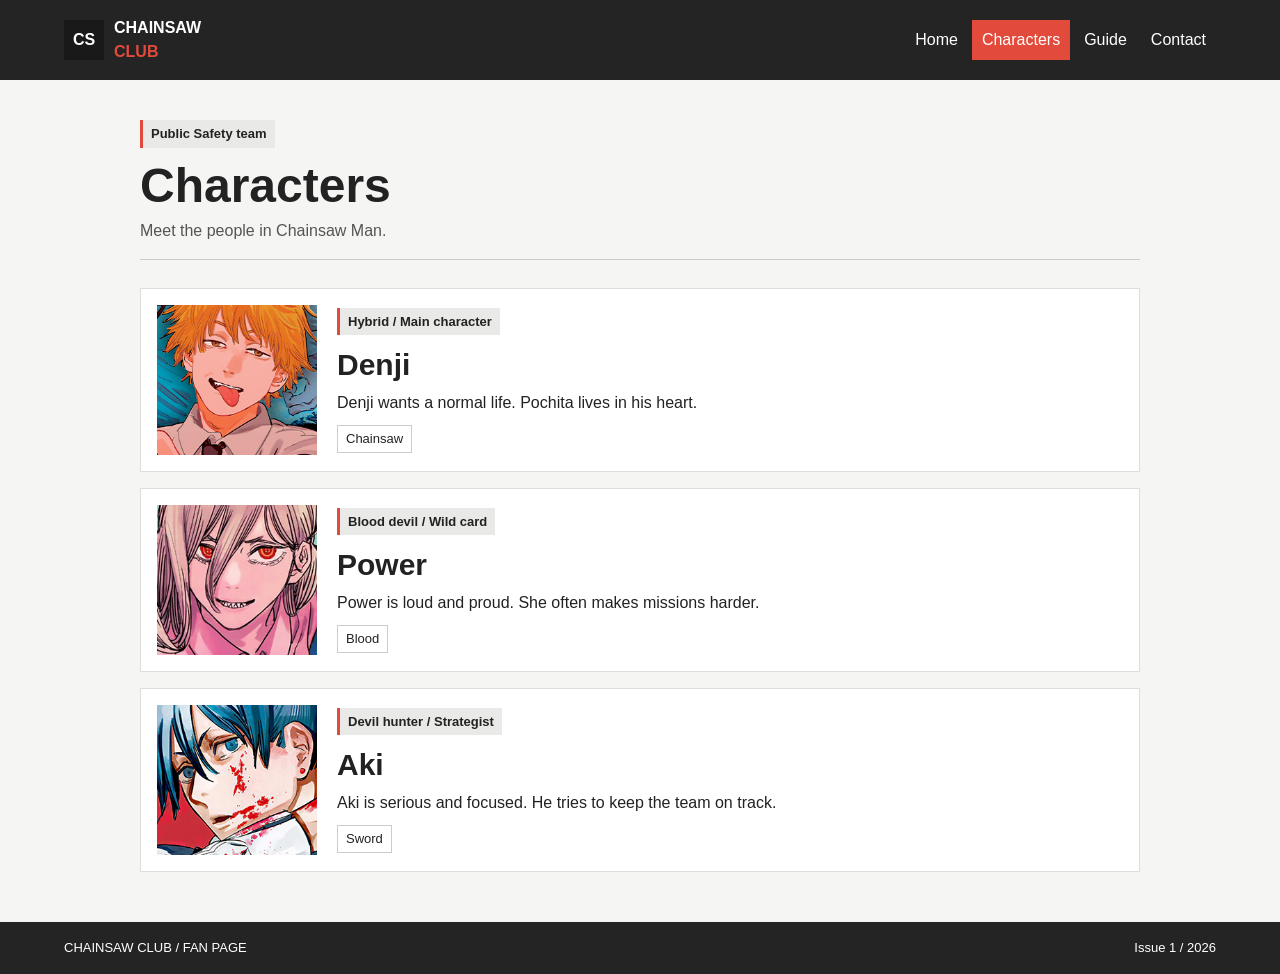
==== characters.html @ d2ddcea0 "initialising project" ====
<!doctype html>
<html lang="en">
<head>
  <meta charset="utf-8">
  <meta name="viewport" content="width=device-width, initial-scale=1">
  <title>Chainsaw Club | Characters</title>
  <link rel="stylesheet" href="styles.css">
</head>
<body>
  <header class="header">
    <a class="logo" href="index.html" aria-label="Chainsaw Club home"><span class="logo-icon">CS</span><span>CHAINSAW<br><b>CLUB</b></span></a>
    <nav class="nav" aria-label="Main navigation"><a href="index.html">Home</a><a class="active" href="characters.html">Characters</a><a href="guide.html">Guide</a><a href="contact.html">Contact</a></nav>
  </header>

  <main class="wrap page">
    <section class="page-heading"><p class="label">Public Safety team</p><h1>Characters</h1><p>Meet the people in Chainsaw Man.</p></section>
    <section class="people" aria-label="Character gallery">
      <article class="person"><div class="portrait"><img src="Images/denji.png" alt="Denji from Chainsaw Man" loading="lazy"></div><div><p class="label">Hybrid / Main character</p><h2>Denji</h2><p>Denji wants a normal life. Pochita lives in his heart.</p><span class="tag">Chainsaw</span></div></article>
      <article class="person"><div class="portrait"><img src="Images/power.png" alt="Power from Chainsaw Man" loading="lazy"></div><div><p class="label">Blood devil / Wild card</p><h2>Power</h2><p>Power is loud and proud. She often makes missions harder.</p><span class="tag">Blood</span></div></article>
      <article class="person"><div class="portrait"><img src="Images/aki.png" alt="Aki Hayakawa from Chainsaw Man" loading="lazy"></div><div><p class="label">Devil hunter / Strategist</p><h2>Aki</h2><p>Aki is serious and focused. He tries to keep the team on track.</p><span class="tag">Sword</span></div></article>
    </section>
  </main>
  <footer class="footer"><span>CHAINSAW CLUB / FAN PAGE</span><span>Issue 1 / 2026</span></footer>
</body>
</html>
---- styles.css ----
* {
    box-sizing: border-box;
}

body {
    margin: 0;
    background: #f5f5f3;
    color: #222;
    font-family: Arial, Helvetica, sans-serif;
    font-size: 16px;
    line-height: 1.5;
}

a {
    color: inherit;
    text-decoration: none;
}

h1,
h2,
h3,
p {
    margin-top: 0;
}


.header,
.footer {
    padding: 16px 5%;
}

.header {
    display: flex;
    align-items: center;
    justify-content: space-between;
    gap: 20px;
    background: #242424;
    color: #fff;
}

.logo {
    display: flex;
    align-items: center;
    gap: 10px;
    font-weight: 700;
}

.logo-icon {
    display: flex;
    align-items: center;
    justify-content: center;
    width: 40px;
    height: 40px;
    background: #191919;
}

.logo b {
    color: #e24a3b;
}

.nav {
    display: flex;
    flex-wrap: wrap;
    gap: 4px;
}

.nav a {
    padding: 8px 10px;
}

.nav a:hover,
.nav a.active {
    background: #e24a3b;
    color: #fff;
}



.wrap {
    width: 90%;
    max-width: 1000px;
    margin: 0 auto;
}

.page {
    min-height: 75vh;
    padding: 40px 0 50px;
}

/* Home */

.hero {
    display: grid;
    grid-template-columns: 1fr 1fr;
    align-items: center;
    gap: 40px;
    padding: 50px 0;
}

.label {
    display: inline-block;
    margin-bottom: 12px;
    padding: 4px 8px;
    border-left: 3px solid #e24a3b;
    background: #e9e9e7;
    font-size: 13px;
    font-weight: 700;
}

h1 {
    margin-bottom: 16px;
    font-size: 48px;
    line-height: 1.08;
}

h2 {
    font-size: 30px;
    line-height: 1.2;
}

h3 {
    font-size: 22px;
}

h1 em,
h2 em {
    color: #e24a3b;
    font-style: normal;
}

.lead {
    max-width: 430px;
    color: #555;
}

.actions {
    display: flex;
    flex-wrap: wrap;
    align-items: center;
    gap: 16px;
    margin-top: 22px;
}

.button {
    display: inline-flex;
    align-items: center;
    gap: 10px;
    padding: 10px 14px;
    border: 1px solid #222;
    background: transparent;
    color: #222;
    cursor: pointer;
    font: 700 14px Arial, sans-serif;
}

.button:hover {
    background: #222;
    color: #fff;
}

.button.primary {
    background: #e24a3b;
    border-color: #e24a3b;
    color: #fff;
}

.button.primary:hover {
    background: #c6382c;
    border-color: #c6382c;
}

.link {
    border-bottom: 1px solid #222;
    font-weight: 700;
}

.art {
    height: 350px;
}

.art-image,
.portrait img,
.quote-image,
.poster {
    display: block;
    object-fit: cover;
}

.art-image {
    width: 100%;
    height: 100%;
}



.why {
    padding-bottom: 50px;
}

.heading {
    display: flex;
    align-items: center;
    justify-content: space-between;
    gap: 20px;
    margin-bottom: 20px;
    padding-bottom: 12px;
    border-bottom: 1px solid #ccc;
}

.heading h2 {
    margin-bottom: 0;
}

.heading h2 span {
    color: #e24a3b;
}

.features {
    display: grid;
    grid-template-columns: repeat(3, 1fr);
    gap: 16px;
}

.feature {
    padding: 18px;
    border: 1px solid #ddd;
    border-top: 3px solid #e24a3b;
    background: #fff;
}

.feature h3 {
    margin: 16px 0 8px;
}

.feature p {
    margin-bottom: 0;
}

.red,
.light,
.dark {
    background: #fff;
    color: #222;
}

.number {
    font-weight: 700;
}



.page-heading {
    margin-bottom: 28px;
    padding-bottom: 16px;
    border-bottom: 1px solid #ccc;
}

.page-heading h1 {
    margin-bottom: 8px;
}

.page-heading p:last-child {
    max-width: 520px;
    margin-bottom: 0;
    color: #555;
}



.people {
    display: grid;
    gap: 16px;
}

.person {
    display: grid;
    grid-template-columns: 160px 1fr;
    align-items: center;
    gap: 20px;
    padding: 16px;
    border: 1px solid #ddd;
    background: #fff;
}

.person h2 {
    margin-bottom: 8px;
}

.person p:not(.label) {
    margin-bottom: 10px;
}

.portrait {
    height: 150px;
    overflow: hidden;
}

.portrait img {
    width: 100%;
    height: 100%;
}

.tag {
    display: inline-block;
    padding: 3px 8px;
    border: 1px solid #ccc;
    font-size: 13px;
}



.columns {
    display: grid;
    grid-template-columns: 1.2fr 0.8fr;
    gap: 32px;
}

.contact-columns {
    grid-template-columns: 0.8fr 1.2fr;
}



.step {
    display: grid;
    grid-template-columns: 40px 1fr;
    gap: 16px;
    padding: 20px 0;
    border-bottom: 1px solid #ccc;
}

.step:first-child {
    border-top: 1px solid #ccc;
}

.step-number {
    color: #e24a3b;
    font-size: 20px;
    font-weight: 700;
}

.step h2 {
    margin-bottom: 8px;
    font-size: 23px;
}

.step p {
    margin-bottom: 0;
    color: #555;
}



.quote {
    align-self: start;
    padding: 16px;
    border: 1px solid #ddd;
    border-left: 4px solid #e24a3b;
    background: #fff;
}

.quote-image {
    width: 100%;
    height: 190px;
    margin-bottom: 16px;
}

.quote-mark {
    color: #e24a3b;
    font-size: 40px;
}

.quote blockquote {
    margin: 8px 0;
    font-size: 24px;
    font-weight: 700;
}

.quote cite {
    font-size: 13px;
    font-style: normal;
}



.contact-info h2 {
    margin: 20px 0 12px;
}

.contact-info p {
    max-width: 300px;
    color: #555;
}

.poster {
    width: 150px;
    height: 180px;
}

.details {
    display: flex;
    flex-direction: column;
    gap: 6px;
    margin-top: 24px;
    padding-top: 12px;
    border-top: 1px solid #ccc;
}

.details span {
    font-size: 13px;
    font-weight: 700;
}



.form {
    padding: 24px;
    border: 1px solid #ddd;
    background: #fff;
}

.field {
    display: flex;
    flex-direction: column;
    margin-bottom: 20px;
}

.field label {
    margin-bottom: 6px;
    font-weight: 700;
}

.field label span,
.status {
    color: #e24a3b;
}

.field input,
.field textarea {
    width: 100%;
    padding: 10px;
    border: 1px solid #aaa;
    background: #fff;
    color: #222;
    font: 16px Arial, sans-serif;
}

.field textarea {
    min-height: 140px;
    resize: vertical;
}

.field input:focus,
.field textarea:focus {
    outline: 2px solid #e24a3b;
    outline-offset: 1px;
}



.footer {
    display: flex;
    align-items: center;
    justify-content: space-between;
    gap: 20px;
    background: #242424;
    color: #fff;
    font-size: 13px;
}


@media (max-width: 700px) {
    .header {
        flex-direction: column;
        align-items: flex-start;
    }

    .hero,
    .features,
    .columns {
        grid-template-columns: 1fr;
    }

    .hero {
        gap: 28px;
        padding: 35px 0;
    }

    h1 {
        font-size: 38px;
    }

    .art {
        height: 260px;
    }

    .heading {
        flex-direction: column;
        align-items: flex-start;
    }

    .person {
        grid-template-columns: 100px 1fr;
        gap: 12px;
        padding: 12px;
    }

    .portrait {
        height: 130px;
    }

    .footer {
        flex-direction: column;
        align-items: flex-start;
    }
}

@media (max-width: 480px) {
    .wrap {
        width: 92%;
    }

    .page {
        padding-top: 30px;
    }

    h1 {
        font-size: 34px;
    }

    h2 {
        font-size: 27px;
    }

    .hero {
        padding: 25px 0;
    }

    .person {
        grid-template-columns: 1fr;
    }

    .portrait {
        height: 220px;
    }

    .actions {
        align-items: stretch;
        flex-direction: column;
    }

    .button {
        justify-content: center;
    }
}
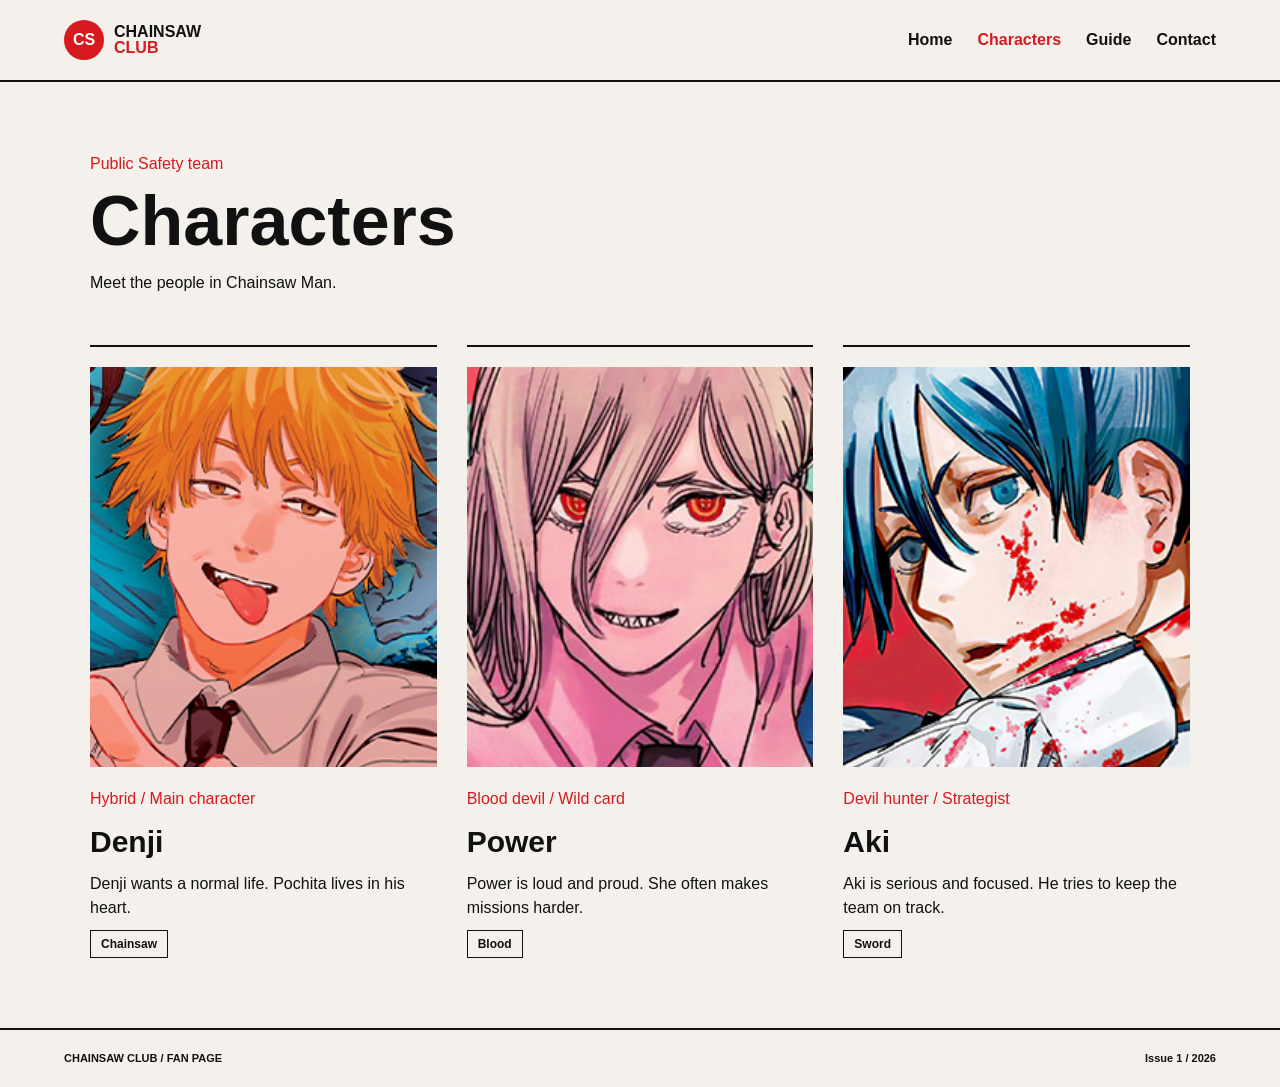
==== commit ea77ff64: "Påbörjad" ====
--- a/characters.html
+++ b/characters.html
@@ -6,20 +6,65 @@
   <title>Chainsaw Club | Characters</title>
   <link rel="stylesheet" href="styles.css">
 </head>
+
 <body>
-  <header class="header">
-    <a class="logo" href="index.html" aria-label="Chainsaw Club home"><span class="logo-icon">CS</span><span>CHAINSAW<br><b>CLUB</b></span></a>
-    <nav class="nav" aria-label="Main navigation"><a href="index.html">Home</a><a class="active" href="characters.html">Characters</a><a href="guide.html">Guide</a><a href="contact.html">Contact</a></nav>
-  </header>
 
-  <main class="wrap page">
-    <section class="page-heading"><p class="label">Public Safety team</p><h1>Characters</h1><p>Meet the people in Chainsaw Man.</p></section>
-    <section class="people" aria-label="Character gallery">
-      <article class="person"><div class="portrait"><img src="Images/denji.png" alt="Denji from Chainsaw Man" loading="lazy"></div><div><p class="label">Hybrid / Main character</p><h2>Denji</h2><p>Denji wants a normal life. Pochita lives in his heart.</p><span class="tag">Chainsaw</span></div></article>
-      <article class="person"><div class="portrait"><img src="Images/power.png" alt="Power from Chainsaw Man" loading="lazy"></div><div><p class="label">Blood devil / Wild card</p><h2>Power</h2><p>Power is loud and proud. She often makes missions harder.</p><span class="tag">Blood</span></div></article>
-      <article class="person"><div class="portrait"><img src="Images/aki.png" alt="Aki Hayakawa from Chainsaw Man" loading="lazy"></div><div><p class="label">Devil hunter / Strategist</p><h2>Aki</h2><p>Aki is serious and focused. He tries to keep the team on track.</p><span class="tag">Sword</span></div></article>
-    </section>
-  </main>
-  <footer class="footer"><span>CHAINSAW CLUB / FAN PAGE</span><span>Issue 1 / 2026</span></footer>
+<header class="header">
+  <a class="logo" href="index.html">
+    <span class="logo-icon">CS</span>
+    <span>CHAINSAW<br><b>CLUB</b></span>
+  </a>
+
+  <nav class="nav">
+    <a href="index.html">Home</a>
+    <a class="active" href="characters.html">Characters</a>
+    <a href="guide.html">Guide</a>
+    <a href="contact.html">Contact</a>
+  </nav>
+</header>
+
+<main class="page">
+
+  <section class="title">
+    <p class="red">Public Safety team</p>
+    <h1>Characters</h1>
+    <p>Meet the people in Chainsaw Man.</p>
+  </section>
+
+  <section class="people">
+
+    <div class="person">
+      <img src="Images/denji.png" alt="Denji">
+      <p class="red">Hybrid / Main character</p>
+      <h2>Denji</h2>
+      <p>Denji wants a normal life. Pochita lives in his heart.</p>
+      <span class="tag">Chainsaw</span>
+    </div>
+
+    <div class="person">
+      <img src="Images/power.png" alt="Power">
+      <p class="red">Blood devil / Wild card</p>
+      <h2>Power</h2>
+      <p>Power is loud and proud. She often makes missions harder.</p>
+      <span class="tag">Blood</span>
+    </div>
+
+    <div class="person">
+      <img src="Images/aki.png" alt="Aki">
+      <p class="red">Devil hunter / Strategist</p>
+      <h2>Aki</h2>
+      <p>Aki is serious and focused. He tries to keep the team on track.</p>
+      <span class="tag">Sword</span>
+    </div>
+
+  </section>
+
+</main>
+
+<footer class="footer">
+  <span>CHAINSAW CLUB / FAN PAGE</span>
+  <span>Issue 1 / 2026</span>
+</footer>
+
 </body>
 </html>
--- a/styles.css
+++ b/styles.css
@@ -1,556 +1,406 @@
 * {
-    box-sizing: border-box;
+  box-sizing: border-box;
+  margin: 0;
+  padding: 0;
 }
 
 body {
-    margin: 0;
-    background: #f5f5f3;
-    color: #222;
-    font-family: Arial, Helvetica, sans-serif;
-    font-size: 16px;
-    line-height: 1.5;
+  font-family: Arial, sans-serif;
+  background: #f4f1ec;
+  color: #111;
+  line-height: 1.5;
 }
 
 a {
-    color: inherit;
-    text-decoration: none;
-}
-
-h1,
-h2,
-h3,
-p {
-    margin-top: 0;
-}
-
-
-.header,
+  color: #111;
+  text-decoration: none;
+}
+
+img {
+  width: 100%;
+  display: block;
+}
+
+.header {
+  padding: 20px 5%;
+  display: flex;
+  justify-content: space-between;
+  align-items: center;
+  border-bottom: 2px solid #111;
+}
+
+.logo {
+  display: flex;
+  align-items: center;
+  gap: 10px;
+  font-weight: bold;
+  line-height: 1;
+}
+
+.logo b,
+.red,
+.title .red {
+  color: #d71920;
+}
+
+.logo-icon {
+  background: #d71920;
+  color: white;
+  width: 40px;
+  height: 40px;
+  border-radius: 50%;
+  display: flex;
+  justify-content: center;
+  align-items: center;
+}
+
+.nav {
+  display: flex;
+  gap: 25px;
+}
+
+.nav a {
+  font-weight: bold;
+}
+
+.nav a:hover,
+.nav .active {
+  color: #d71920;
+}
+
+.hero,
+.why,
+.page {
+  width: 90%;
+  max-width: 1100px;
+  margin: auto;
+}
+
+.hero {
+  min-height: 600px;
+  display: grid;
+  grid-template-columns: 1fr 1fr;
+  gap: 50px;
+  align-items: center;
+}
+
+.hero h1 {
+  font-size: 70px;
+  line-height: 1;
+  margin: 15px 0;
+}
+
+.hero h1 em {
+  color: #d71920;
+  font-style: normal;
+}
+
+.hero-text > p:not(.red) {
+  margin-bottom: 25px;
+  max-width: 450px;
+}
+
+.hero-img {
+  height: 500px;
+  object-fit: cover;
+}
+
+.buttons {
+  display: flex;
+  gap: 25px;
+  align-items: center;
+}
+
+.button {
+  background: #d71920;
+  color: white;
+  border: 0;
+  padding: 14px 20px;
+  font-weight: bold;
+  cursor: pointer;
+}
+
+.why {
+  padding: 60px 0;
+  border-top: 2px solid #111;
+}
+
+.why h2 {
+  font-size: 45px;
+  margin-bottom: 30px;
+}
+
+.why h2 span {
+  color: #d71920;
+}
+
+.cards {
+  display: grid;
+  grid-template-columns: repeat(3, 1fr);
+}
+
+.card {
+  padding: 30px;
+  min-height: 200px;
+  background: #ddd8d0;
+}
+
+.card h3 {
+  margin: 40px 0 10px;
+  font-size: 25px;
+}
+
+.card p {
+  color: #444;
+}
+
+.red-card {
+  background: #d71920;
+  color: white;
+}
+
+.red-card p {
+  color: white;
+}
+
+.black-card {
+  background: #171717;
+  color: white;
+}
+
+.black-card p {
+  color: #ccc;
+}
+
+.page {
+  padding: 70px 0;
+}
+
+.title {
+  margin-bottom: 50px;
+}
+
+.title h1 {
+  font-size: 70px;
+  line-height: 1;
+  margin: 10px 0 15px;
+}
+
+.columns {
+  display: grid;
+  grid-template-columns: 1fr 1fr;
+  gap: 50px;
+}
+
+.step {
+  display: grid;
+  grid-template-columns: 50px 1fr;
+  gap: 20px;
+  padding: 25px 0;
+  border-top: 1px solid #aaa;
+}
+
+.step b {
+  color: #d71920;
+}
+
+.step h2 {
+  margin-bottom: 8px;
+}
+
+.quote {
+  background: #171717;
+  color: white;
+  padding: 25px;
+}
+
+.quote img {
+  height: 300px;
+  object-fit: cover;
+  margin-bottom: 25px;
+}
+
+.quote span {
+  color: #d71920;
+  font-size: 45px;
+}
+
+.quote blockquote {
+  font-size: 25px;
+  font-weight: bold;
+  margin: 10px 0;
+}
+
+.people {
+  display: grid;
+  grid-template-columns: repeat(3, 1fr);
+  gap: 30px;
+}
+
+.person {
+  border-top: 2px solid #111;
+  padding-top: 20px;
+}
+
+.person img {
+  height: 400px;
+  object-fit: cover;
+  margin-bottom: 20px;
+}
+
+.person h2 {
+  font-size: 30px;
+  margin: 8px 0;
+}
+
+.tag {
+  display: inline-block;
+  border: 1px solid #111;
+  padding: 4px 10px;
+  margin-top: 10px;
+  font-size: 12px;
+  font-weight: bold;
+}
+
+.contact img {
+  max-height: 400px;
+  object-fit: cover;
+  margin-bottom: 20px;
+}
+
+.contact h2 {
+  font-size: 40px;
+  margin-bottom: 10px;
+}
+
+.contact h2 em {
+  color: #d71920;
+}
+
+.email {
+  margin-top: 25px;
+  padding-top: 15px;
+  border-top: 1px solid #aaa;
+}
+
+.email span {
+  display: block;
+  color: #d71920;
+  font-size: 12px;
+  font-weight: bold;
+}
+
+.form {
+  border-top: 2px solid #111;
+  padding-top: 20px;
+}
+
+.form label {
+  display: block;
+  font-weight: bold;
+  margin-bottom: 7px;
+}
+
+.form label span {
+  color: #d71920;
+}
+
+.form input,
+.form textarea {
+  width: 100%;
+  padding: 14px;
+  margin-bottom: 20px;
+  border: 1px solid #aaa;
+  font-size: 16px;
+  font-family: Arial, sans-serif;
+}
+
+.form textarea {
+  resize: vertical;
+}
+
 .footer {
-    padding: 16px 5%;
-}
-
-.header {
-    display: flex;
-    align-items: center;
+  border-top: 2px solid #111;
+  padding: 20px 5%;
+  display: flex;
+  justify-content: space-between;
+  font-size: 11px;
+  font-weight: bold;
+}
+
+@media (max-width: 600px) {
+
+  .header {
+    flex-direction: column;
+    gap: 20px;
+    align-items: flex-start;
+  }
+
+  .nav {
+    width: 100%;
     justify-content: space-between;
-    gap: 20px;
-    background: #242424;
-    color: #fff;
-}
-
-.logo {
-    display: flex;
-    align-items: center;
-    gap: 10px;
-    font-weight: 700;
-}
-
-.logo-icon {
-    display: flex;
-    align-items: center;
-    justify-content: center;
-    width: 40px;
-    height: 40px;
-    background: #191919;
-}
-
-.logo b {
-    color: #e24a3b;
-}
-
-.nav {
-    display: flex;
-    flex-wrap: wrap;
-    gap: 4px;
-}
-
-.nav a {
-    padding: 8px 10px;
-}
-
-.nav a:hover,
-.nav a.active {
-    background: #e24a3b;
-    color: #fff;
-}
-
-
-
-.wrap {
-    width: 90%;
-    max-width: 1000px;
-    margin: 0 auto;
-}
-
-.page {
-    min-height: 75vh;
-    padding: 40px 0 50px;
-}
-
-/* Home */
-
-.hero {
-    display: grid;
-    grid-template-columns: 1fr 1fr;
-    align-items: center;
+    gap: 8px;
+  }
+
+  .nav a {
+    font-size: 12px;
+  }
+
+  .hero {
+    display: block;
+    padding: 40px 0;
+  }
+
+  .hero h1 {
+    font-size: 50px;
+  }
+
+  .hero-img {
+    height: 350px;
+    margin-top: 40px;
+  }
+
+  .buttons {
+    flex-direction: column;
+    align-items: flex-start;
+  }
+
+  .button {
+    width: 100%;
+    text-align: center;
+  }
+
+  .cards,
+  .columns,
+  .people {
+    grid-template-columns: 1fr;
+  }
+
+  .why {
+    padding: 40px 0;
+  }
+
+  .why h2,
+  .title h1 {
+    font-size: 45px;
+  }
+
+  .card {
+    min-height: 180px;
+  }
+
+  .person img {
+    height: 400px;
+  }
+
+  .columns {
     gap: 40px;
-    padding: 50px 0;
-}
-
-.label {
-    display: inline-block;
-    margin-bottom: 12px;
-    padding: 4px 8px;
-    border-left: 3px solid #e24a3b;
-    background: #e9e9e7;
-    font-size: 13px;
-    font-weight: 700;
-}
-
-h1 {
-    margin-bottom: 16px;
-    font-size: 48px;
-    line-height: 1.08;
-}
-
-h2 {
-    font-size: 30px;
-    line-height: 1.2;
-}
-
-h3 {
-    font-size: 22px;
-}
-
-h1 em,
-h2 em {
-    color: #e24a3b;
-    font-style: normal;
-}
-
-.lead {
-    max-width: 430px;
-    color: #555;
-}
-
-.actions {
-    display: flex;
-    flex-wrap: wrap;
-    align-items: center;
-    gap: 16px;
-    margin-top: 22px;
-}
-
-.button {
-    display: inline-flex;
-    align-items: center;
-    gap: 10px;
-    padding: 10px 14px;
-    border: 1px solid #222;
-    background: transparent;
-    color: #222;
-    cursor: pointer;
-    font: 700 14px Arial, sans-serif;
-}
-
-.button:hover {
-    background: #222;
-    color: #fff;
-}
-
-.button.primary {
-    background: #e24a3b;
-    border-color: #e24a3b;
-    color: #fff;
-}
-
-.button.primary:hover {
-    background: #c6382c;
-    border-color: #c6382c;
-}
-
-.link {
-    border-bottom: 1px solid #222;
-    font-weight: 700;
-}
-
-.art {
-    height: 350px;
-}
-
-.art-image,
-.portrait img,
-.quote-image,
-.poster {
-    display: block;
-    object-fit: cover;
-}
-
-.art-image {
-    width: 100%;
-    height: 100%;
-}
-
-
-
-.why {
-    padding-bottom: 50px;
-}
-
-.heading {
-    display: flex;
-    align-items: center;
-    justify-content: space-between;
-    gap: 20px;
-    margin-bottom: 20px;
-    padding-bottom: 12px;
-    border-bottom: 1px solid #ccc;
-}
-
-.heading h2 {
-    margin-bottom: 0;
-}
-
-.heading h2 span {
-    color: #e24a3b;
-}
-
-.features {
-    display: grid;
-    grid-template-columns: repeat(3, 1fr);
-    gap: 16px;
-}
-
-.feature {
-    padding: 18px;
-    border: 1px solid #ddd;
-    border-top: 3px solid #e24a3b;
-    background: #fff;
-}
-
-.feature h3 {
-    margin: 16px 0 8px;
-}
-
-.feature p {
-    margin-bottom: 0;
-}
-
-.red,
-.light,
-.dark {
-    background: #fff;
-    color: #222;
-}
-
-.number {
-    font-weight: 700;
-}
-
-
-
-.page-heading {
-    margin-bottom: 28px;
-    padding-bottom: 16px;
-    border-bottom: 1px solid #ccc;
-}
-
-.page-heading h1 {
-    margin-bottom: 8px;
-}
-
-.page-heading p:last-child {
-    max-width: 520px;
-    margin-bottom: 0;
-    color: #555;
-}
-
-
-
-.people {
-    display: grid;
-    gap: 16px;
-}
-
-.person {
-    display: grid;
-    grid-template-columns: 160px 1fr;
-    align-items: center;
-    gap: 20px;
-    padding: 16px;
-    border: 1px solid #ddd;
-    background: #fff;
-}
-
-.person h2 {
-    margin-bottom: 8px;
-}
-
-.person p:not(.label) {
-    margin-bottom: 10px;
-}
-
-.portrait {
-    height: 150px;
-    overflow: hidden;
-}
-
-.portrait img {
-    width: 100%;
-    height: 100%;
-}
-
-.tag {
-    display: inline-block;
-    padding: 3px 8px;
-    border: 1px solid #ccc;
-    font-size: 13px;
-}
-
-
-
-.columns {
-    display: grid;
-    grid-template-columns: 1.2fr 0.8fr;
-    gap: 32px;
-}
-
-.contact-columns {
-    grid-template-columns: 0.8fr 1.2fr;
-}
-
-
-
-.step {
-    display: grid;
-    grid-template-columns: 40px 1fr;
-    gap: 16px;
-    padding: 20px 0;
-    border-bottom: 1px solid #ccc;
-}
-
-.step:first-child {
-    border-top: 1px solid #ccc;
-}
-
-.step-number {
-    color: #e24a3b;
-    font-size: 20px;
-    font-weight: 700;
-}
-
-.step h2 {
-    margin-bottom: 8px;
-    font-size: 23px;
-}
-
-.step p {
-    margin-bottom: 0;
-    color: #555;
-}
-
-
-
-.quote {
-    align-self: start;
-    padding: 16px;
-    border: 1px solid #ddd;
-    border-left: 4px solid #e24a3b;
-    background: #fff;
-}
-
-.quote-image {
-    width: 100%;
-    height: 190px;
-    margin-bottom: 16px;
-}
-
-.quote-mark {
-    color: #e24a3b;
-    font-size: 40px;
-}
-
-.quote blockquote {
-    margin: 8px 0;
-    font-size: 24px;
-    font-weight: 700;
-}
-
-.quote cite {
-    font-size: 13px;
-    font-style: normal;
-}
-
-
-
-.contact-info h2 {
-    margin: 20px 0 12px;
-}
-
-.contact-info p {
-    max-width: 300px;
-    color: #555;
-}
-
-.poster {
-    width: 150px;
-    height: 180px;
-}
-
-.details {
-    display: flex;
+  }
+
+  .footer {
     flex-direction: column;
-    gap: 6px;
-    margin-top: 24px;
-    padding-top: 12px;
-    border-top: 1px solid #ccc;
-}
-
-.details span {
-    font-size: 13px;
-    font-weight: 700;
-}
-
-
-
-.form {
-    padding: 24px;
-    border: 1px solid #ddd;
-    background: #fff;
-}
-
-.field {
-    display: flex;
-    flex-direction: column;
-    margin-bottom: 20px;
-}
-
-.field label {
-    margin-bottom: 6px;
-    font-weight: 700;
-}
-
-.field label span,
-.status {
-    color: #e24a3b;
-}
-
-.field input,
-.field textarea {
-    width: 100%;
-    padding: 10px;
-    border: 1px solid #aaa;
-    background: #fff;
-    color: #222;
-    font: 16px Arial, sans-serif;
-}
-
-.field textarea {
-    min-height: 140px;
-    resize: vertical;
-}
-
-.field input:focus,
-.field textarea:focus {
-    outline: 2px solid #e24a3b;
-    outline-offset: 1px;
-}
-
-
-
-.footer {
-    display: flex;
-    align-items: center;
-    justify-content: space-between;
-    gap: 20px;
-    background: #242424;
-    color: #fff;
-    font-size: 13px;
-}
-
-
-@media (max-width: 700px) {
-    .header {
-        flex-direction: column;
-        align-items: flex-start;
-    }
-
-    .hero,
-    .features,
-    .columns {
-        grid-template-columns: 1fr;
-    }
-
-    .hero {
-        gap: 28px;
-        padding: 35px 0;
-    }
-
-    h1 {
-        font-size: 38px;
-    }
-
-    .art {
-        height: 260px;
-    }
-
-    .heading {
-        flex-direction: column;
-        align-items: flex-start;
-    }
-
-    .person {
-        grid-template-columns: 100px 1fr;
-        gap: 12px;
-        padding: 12px;
-    }
-
-    .portrait {
-        height: 130px;
-    }
-
-    .footer {
-        flex-direction: column;
-        align-items: flex-start;
-    }
-}
-
-@media (max-width: 480px) {
-    .wrap {
-        width: 92%;
-    }
-
-    .page {
-        padding-top: 30px;
-    }
-
-    h1 {
-        font-size: 34px;
-    }
-
-    h2 {
-        font-size: 27px;
-    }
-
-    .hero {
-        padding: 25px 0;
-    }
-
-    .person {
-        grid-template-columns: 1fr;
-    }
-
-    .portrait {
-        height: 220px;
-    }
-
-    .actions {
-        align-items: stretch;
-        flex-direction: column;
-    }
-
-    .button {
-        justify-content: center;
-    }
-}
-
+    gap: 8px;
+    text-align: center;
+  }
+}
+
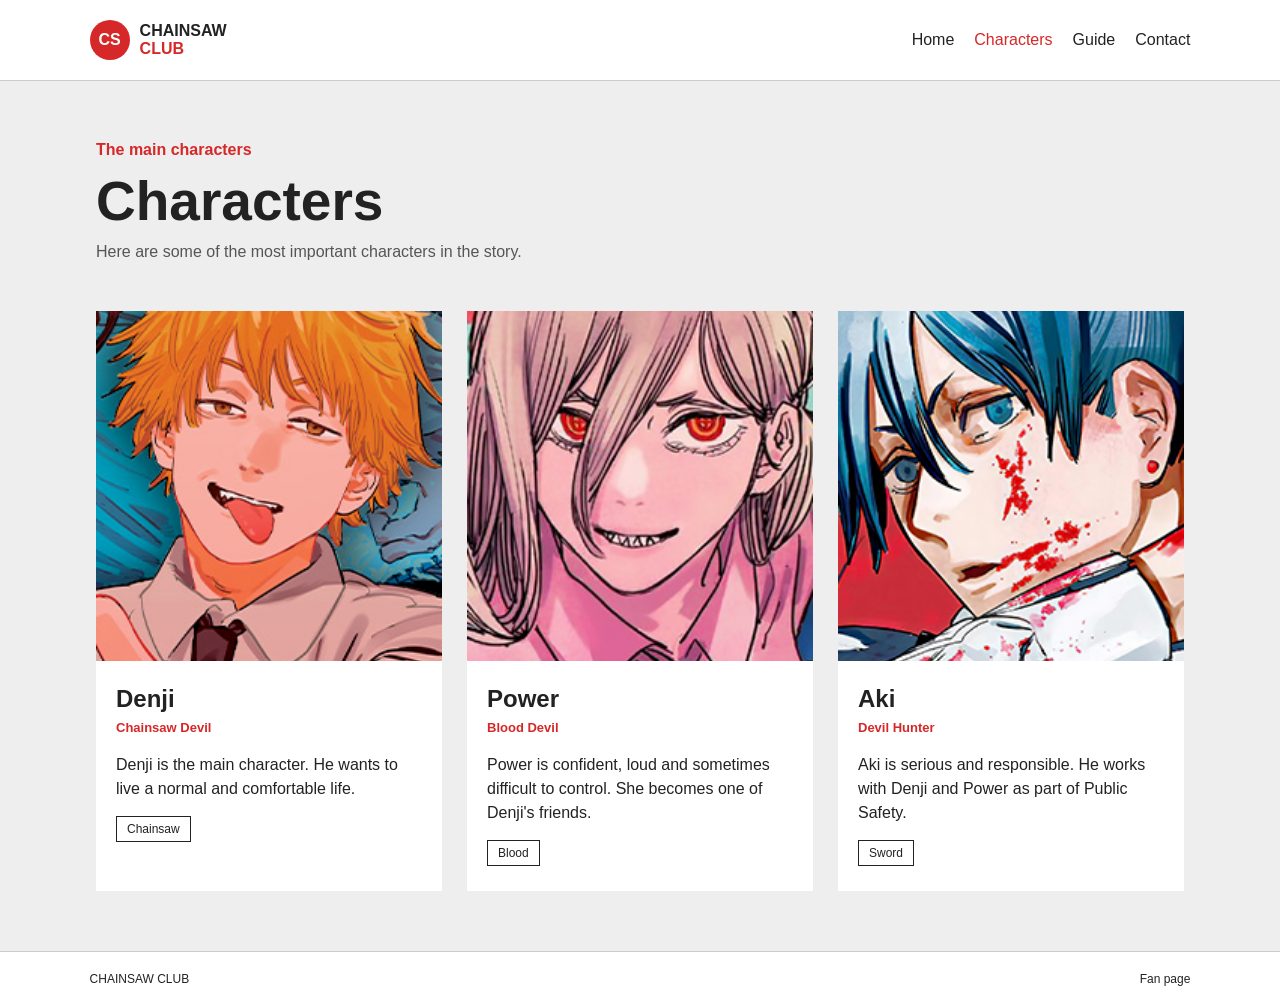
==== commit 741ee606: "Modified some elements in every html and css" ====
--- a/characters.html
+++ b/characters.html
@@ -26,34 +26,52 @@
 <main class="page">
 
   <section class="title">
-    <p class="red">Public Safety team</p>
+    <p class="red">The main characters</p>
     <h1>Characters</h1>
-    <p>Meet the people in Chainsaw Man.</p>
+    <p>Here are some of the most important characters in the story.</p>
   </section>
 
   <section class="people">
 
     <div class="person">
-      <img src="Images/denji.png" alt="Denji">
-      <p class="red">Hybrid / Main character</p>
+      <img src="Images/denji.png" alt="Denji from Chainsaw Man">
+
       <h2>Denji</h2>
-      <p>Denji wants a normal life. Pochita lives in his heart.</p>
+      <p class="red">Chainsaw Devil</p>
+
+      <p>
+        Denji is the main character. He wants to live a normal and
+        comfortable life.
+      </p>
+
       <span class="tag">Chainsaw</span>
     </div>
 
     <div class="person">
-      <img src="Images/power.png" alt="Power">
-      <p class="red">Blood devil / Wild card</p>
+      <img src="Images/power.png" alt="Power from Chainsaw Man">
+
       <h2>Power</h2>
-      <p>Power is loud and proud. She often makes missions harder.</p>
+      <p class="red">Blood Devil</p>
+
+      <p>
+        Power is confident, loud and sometimes difficult to control.
+        She becomes one of Denji's friends.
+      </p>
+
       <span class="tag">Blood</span>
     </div>
 
     <div class="person">
-      <img src="Images/aki.png" alt="Aki">
-      <p class="red">Devil hunter / Strategist</p>
+      <img src="Images/aki.png" alt="Aki Hayakawa from Chainsaw Man">
+
       <h2>Aki</h2>
-      <p>Aki is serious and focused. He tries to keep the team on track.</p>
+      <p class="red">Devil Hunter</p>
+
+      <p>
+        Aki is serious and responsible. He works with Denji and
+        Power as part of Public Safety.
+      </p>
+
       <span class="tag">Sword</span>
     </div>
 
@@ -62,8 +80,8 @@
 </main>
 
 <footer class="footer">
-  <span>CHAINSAW CLUB / FAN PAGE</span>
-  <span>Issue 1 / 2026</span>
+  <span>CHAINSAW CLUB</span>
+  <span>Fan page</span>
 </footer>
 
 </body>
--- a/styles.css
+++ b/styles.css
@@ -1,32 +1,32 @@
+
 * {
-  box-sizing: border-box;
   margin: 0;
   padding: 0;
+  box-sizing: border-box;
 }
 
 body {
   font-family: Arial, sans-serif;
-  background: #f4f1ec;
-  color: #111;
-  line-height: 1.5;
+  background: #eeeeee;
+  color: #222;
 }
 
 a {
-  color: #111;
   text-decoration: none;
+  color: #222;
 }
 
 img {
-  width: 100%;
-  display: block;
+  max-width: 100%;
 }
 
 .header {
-  padding: 20px 5%;
+  background: white;
+  padding: 20px 7%;
   display: flex;
   justify-content: space-between;
   align-items: center;
-  border-bottom: 2px solid #111;
+  border-bottom: 1px solid #ccc;
 }
 
 .logo {
@@ -34,146 +34,131 @@
   align-items: center;
   gap: 10px;
   font-weight: bold;
-  line-height: 1;
-}
-
-.logo b,
-.red,
-.title .red {
-  color: #d71920;
 }
 
 .logo-icon {
-  background: #d71920;
+  background: #d62828;
   color: white;
   width: 40px;
   height: 40px;
   border-radius: 50%;
   display: flex;
+  align-items: center;
   justify-content: center;
+}
+
+.logo b {
+  color: #d62828;
+}
+
+.nav {
+  display: flex;
+  gap: 20px;
+}
+
+.nav a:hover {
+  color: #d62828;
+}
+
+.nav .active {
+  color: #d62828;
+}
+
+.red {
+  color: #d62828;
+  font-weight: bold;
+}
+
+.home {
+  width: 85%;
+  max-width: 1100px;
+  margin: 60px auto;
+  display: flex;
   align-items: center;
-}
-
-.nav {
-  display: flex;
-  gap: 25px;
-}
-
-.nav a {
-  font-weight: bold;
-}
-
-.nav a:hover,
-.nav .active {
-  color: #d71920;
-}
-
-.hero,
-.why,
+  gap: 50px;
+}
+
+.home-text {
+  width: 50%;
+}
+
+.home-text h1 {
+  font-size: 55px;
+  margin: 15px 0;
+}
+
+.home-text em {
+  color: #d62828;
+  font-style: normal;
+}
+
+.home-text p {
+  line-height: 1.6;
+  margin-bottom: 20px;
+}
+
+.home-image {
+  width: 50%;
+}
+
+.home-image img {
+  width: 100%;
+  height: 450px;
+  object-fit: cover;
+}
+
+.button {
+  display: inline-block;
+  background: #d62828;
+  color: white;
+  padding: 12px 18px;
+  border: none;
+  margin-top: 10px;
+  cursor: pointer;
+}
+
+.intro {
+  width: 85%;
+  max-width: 1100px;
+  margin: 80px auto;
+  padding-top: 40px;
+  border-top: 1px solid #aaa;
+}
+
+.intro h2 {
+  font-size: 35px;
+  margin-bottom: 15px;
+}
+
+.intro > p {
+  max-width: 650px;
+  line-height: 1.6;
+}
+
+.boxes {
+  display: flex;
+  margin-top: 35px;
+}
+
+.box {
+  background: white;
+  width: 33.33%;
+  padding: 25px;
+  border: 1px solid #ddd;
+}
+
+.box h3 {
+  margin-bottom: 10px;
+}
+
+.box p {
+  line-height: 1.5;
+}
+
 .page {
-  width: 90%;
+  width: 85%;
   max-width: 1100px;
-  margin: auto;
-}
-
-.hero {
-  min-height: 600px;
-  display: grid;
-  grid-template-columns: 1fr 1fr;
-  gap: 50px;
-  align-items: center;
-}
-
-.hero h1 {
-  font-size: 70px;
-  line-height: 1;
-  margin: 15px 0;
-}
-
-.hero h1 em {
-  color: #d71920;
-  font-style: normal;
-}
-
-.hero-text > p:not(.red) {
-  margin-bottom: 25px;
-  max-width: 450px;
-}
-
-.hero-img {
-  height: 500px;
-  object-fit: cover;
-}
-
-.buttons {
-  display: flex;
-  gap: 25px;
-  align-items: center;
-}
-
-.button {
-  background: #d71920;
-  color: white;
-  border: 0;
-  padding: 14px 20px;
-  font-weight: bold;
-  cursor: pointer;
-}
-
-.why {
-  padding: 60px 0;
-  border-top: 2px solid #111;
-}
-
-.why h2 {
-  font-size: 45px;
-  margin-bottom: 30px;
-}
-
-.why h2 span {
-  color: #d71920;
-}
-
-.cards {
-  display: grid;
-  grid-template-columns: repeat(3, 1fr);
-}
-
-.card {
-  padding: 30px;
-  min-height: 200px;
-  background: #ddd8d0;
-}
-
-.card h3 {
-  margin: 40px 0 10px;
-  font-size: 25px;
-}
-
-.card p {
-  color: #444;
-}
-
-.red-card {
-  background: #d71920;
-  color: white;
-}
-
-.red-card p {
-  color: white;
-}
-
-.black-card {
-  background: #171717;
-  color: white;
-}
-
-.black-card p {
-  color: #ccc;
-}
-
-.page {
-  padding: 70px 0;
+  margin: 60px auto;
 }
 
 .title {
@@ -181,100 +166,142 @@
 }
 
 .title h1 {
-  font-size: 70px;
-  line-height: 1;
-  margin: 10px 0 15px;
-}
-
-.columns {
-  display: grid;
-  grid-template-columns: 1fr 1fr;
+  font-size: 55px;
+  margin: 10px 0;
+}
+
+.title p:last-child {
+  color: #555;
+}
+
+.people {
+  display: flex;
+  gap: 25px;
+}
+
+.person {
+  background: white;
+  width: 33.33%;
+  padding-bottom: 25px;
+}
+
+.person img {
+  width: 100%;
+  height: 350px;
+  object-fit: cover;
+}
+
+.person h2,
+.person p,
+.person .tag {
+  margin-left: 20px;
+  margin-right: 20px;
+}
+
+.person h2 {
+  margin-top: 20px;
+  margin-bottom: 5px;
+}
+
+.person p {
+  margin-bottom: 15px;
+  line-height: 1.5;
+}
+
+.person .red {
+  font-size: 13px;
+}
+
+.tag {
+  display: inline-block;
+  border: 1px solid #222;
+  padding: 5px 10px;
+  font-size: 12px;
+}
+
+.guide {
+  display: flex;
   gap: 50px;
 }
 
+.guide-text {
+  width: 60%;
+}
+
 .step {
-  display: grid;
-  grid-template-columns: 50px 1fr;
+  display: flex;
   gap: 20px;
   padding: 25px 0;
-  border-top: 1px solid #aaa;
-}
-
-.step b {
-  color: #d71920;
+  border-bottom: 1px solid #bbb;
+}
+
+.step span {
+  background: #d62828;
+  color: white;
+  width: 35px;
+  height: 35px;
+  display: flex;
+  align-items: center;
+  justify-content: center;
+  flex-shrink: 0;
 }
 
 .step h2 {
   margin-bottom: 8px;
 }
 
-.quote {
-  background: #171717;
-  color: white;
-  padding: 25px;
-}
-
-.quote img {
+.step p {
+  line-height: 1.5;
+}
+
+.guide-image {
+  width: 40%;
+  background: white;
+  padding: 20px;
+}
+
+.guide-image img {
+  width: 100%;
   height: 300px;
   object-fit: cover;
-  margin-bottom: 25px;
-}
-
-.quote span {
-  color: #d71920;
-  font-size: 45px;
-}
-
-.quote blockquote {
-  font-size: 25px;
-  font-weight: bold;
-  margin: 10px 0;
-}
-
-.people {
-  display: grid;
-  grid-template-columns: repeat(3, 1fr);
-  gap: 30px;
-}
-
-.person {
-  border-top: 2px solid #111;
-  padding-top: 20px;
-}
-
-.person img {
-  height: 400px;
+  margin-bottom: 20px;
+}
+
+.guide-image h2 {
+  margin-bottom: 10px;
+}
+
+.guide-image p {
+  line-height: 1.5;
+}
+
+.contact {
+  display: flex;
+  gap: 50px;
+}
+
+.contact-info {
+  width: 50%;
+}
+
+.contact-info img {
+  width: 100%;
+  height: 350px;
   object-fit: cover;
   margin-bottom: 20px;
 }
 
-.person h2 {
-  font-size: 30px;
-  margin: 8px 0;
-}
-
-.tag {
-  display: inline-block;
-  border: 1px solid #111;
-  padding: 4px 10px;
-  margin-top: 10px;
-  font-size: 12px;
-  font-weight: bold;
-}
-
-.contact img {
-  max-height: 400px;
-  object-fit: cover;
-  margin-bottom: 20px;
-}
-
-.contact h2 {
-  font-size: 40px;
+.contact-info h2 {
+  font-size: 35px;
   margin-bottom: 10px;
 }
 
-.contact h2 em {
-  color: #d71920;
+.contact-info em {
+  color: #d62828;
+}
+
+.contact-info > p {
+  line-height: 1.5;
 }
 
 .email {
@@ -283,36 +310,32 @@
   border-top: 1px solid #aaa;
 }
 
-.email span {
-  display: block;
-  color: #d71920;
+.email p {
+  color: #d62828;
   font-size: 12px;
   font-weight: bold;
 }
 
 .form {
-  border-top: 2px solid #111;
-  padding-top: 20px;
+  width: 50%;
+  background: white;
+  padding: 30px;
 }
 
 .form label {
   display: block;
+  margin-bottom: 7px;
   font-weight: bold;
-  margin-bottom: 7px;
-}
-
-.form label span {
-  color: #d71920;
 }
 
 .form input,
 .form textarea {
   width: 100%;
-  padding: 14px;
+  padding: 12px;
   margin-bottom: 20px;
   border: 1px solid #aaa;
-  font-size: 16px;
   font-family: Arial, sans-serif;
+  font-size: 15px;
 }
 
 .form textarea {
@@ -320,87 +343,120 @@
 }
 
 .footer {
-  border-top: 2px solid #111;
-  padding: 20px 5%;
+  background: white;
+  border-top: 1px solid #ccc;
+  padding: 20px 7%;
   display: flex;
   justify-content: space-between;
-  font-size: 11px;
-  font-weight: bold;
+  font-size: 12px;
 }
 
 @media (max-width: 600px) {
 
   .header {
-    flex-direction: column;
-    gap: 20px;
-    align-items: flex-start;
+    display: block;
   }
 
   .nav {
-    width: 100%;
-    justify-content: space-between;
-    gap: 8px;
+    margin-top: 20px;
+    gap: 15px;
   }
 
   .nav a {
     font-size: 12px;
   }
 
-  .hero {
-    display: block;
-    padding: 40px 0;
-  }
-
-  .hero h1 {
-    font-size: 50px;
-  }
-
-  .hero-img {
-    height: 350px;
-    margin-top: 40px;
-  }
-
-  .buttons {
-    flex-direction: column;
-    align-items: flex-start;
-  }
-
-  .button {
-    width: 100%;
-    text-align: center;
-  }
-
-  .cards,
-  .columns,
-  .people {
-    grid-template-columns: 1fr;
-  }
-
-  .why {
-    padding: 40px 0;
-  }
-
-  .why h2,
+  .home {
+    display: block;
+    width: 90%;
+    margin: 40px auto;
+  }
+
+  .home-text {
+    width: 100%;
+  }
+
+  .home-text h1 {
+    font-size: 40px;
+  }
+
+  .home-image {
+    width: 100%;
+    margin-top: 30px;
+  }
+
+  .home-image img {
+    height: 300px;
+  }
+
+  .intro {
+    width: 90%;
+    margin: 50px auto;
+  }
+
+  .boxes {
+    display: block;
+  }
+
+  .box {
+    width: 100%;
+  }
+
+  .page {
+    width: 90%;
+    margin: 40px auto;
+  }
+
   .title h1 {
     font-size: 45px;
   }
 
-  .card {
-    min-height: 180px;
+  .people {
+    display: block;
+  }
+
+  .person {
+    width: 100%;
+    margin-bottom: 30px;
   }
 
   .person img {
-    height: 400px;
-  }
-
-  .columns {
-    gap: 40px;
+    height: 350px;
+  }
+
+  .guide {
+    display: block;
+  }
+
+  .guide-text {
+    width: 100%;
+  }
+
+  .guide-image {
+    width: 100%;
+    margin-top: 30px;
+  }
+
+  .contact {
+    display: block;
+  }
+
+  .contact-info {
+    width: 100%;
+  }
+
+  .form {
+    width: 100%;
+    margin-top: 30px;
   }
 
   .footer {
-    flex-direction: column;
-    gap: 8px;
+    display: block;
     text-align: center;
   }
-}
-
+
+  .footer span {
+    display: block;
+    margin: 5px;
+  }
+}
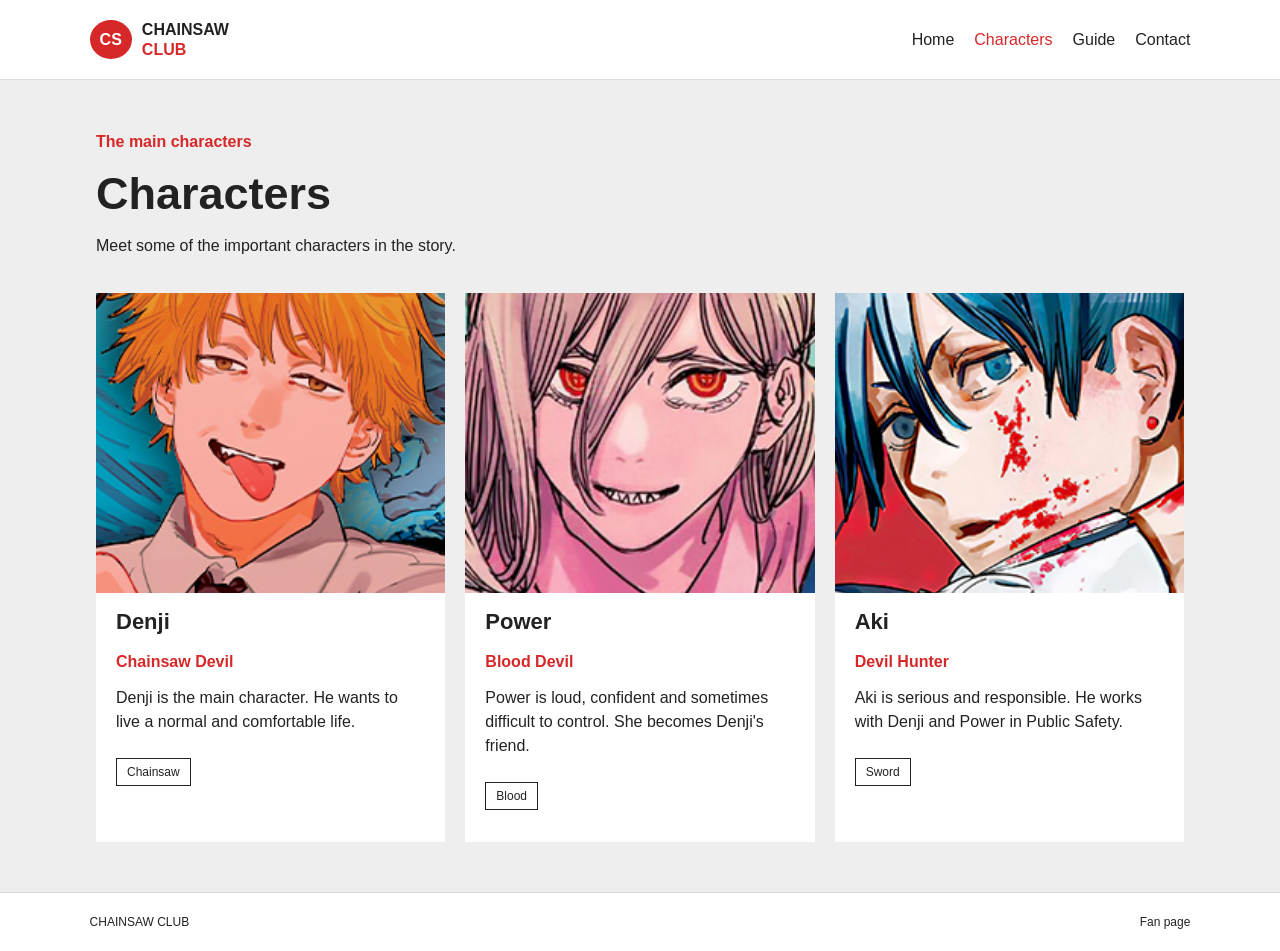
==== commit 72bf1da5: "Changed up a bit more" ====
--- a/characters.html
+++ b/characters.html
@@ -6,7 +6,6 @@
   <title>Chainsaw Club | Characters</title>
   <link rel="stylesheet" href="styles.css">
 </head>
-
 <body>
 
 <header class="header">
@@ -24,64 +23,42 @@
 </header>
 
 <main class="page">
-
   <section class="title">
     <p class="red">The main characters</p>
     <h1>Characters</h1>
-    <p>Here are some of the most important characters in the story.</p>
+    <p>Meet some of the important characters in the story.</p>
   </section>
 
   <section class="people">
-
     <div class="person">
       <img src="Images/denji.png" alt="Denji from Chainsaw Man">
-
-      <h2>Denji</h2>
+      <p class="person-title">Denji</p>
       <p class="red">Chainsaw Devil</p>
-
-      <p>
-        Denji is the main character. He wants to live a normal and
-        comfortable life.
-      </p>
-
-      <span class="tag">Chainsaw</span>
+      <p>Denji is the main character. He wants to live a normal and comfortable life.</p>
+      <p class="tag">Chainsaw</p>
     </div>
 
     <div class="person">
       <img src="Images/power.png" alt="Power from Chainsaw Man">
-
-      <h2>Power</h2>
+      <p class="person-title">Power</p>
       <p class="red">Blood Devil</p>
-
-      <p>
-        Power is confident, loud and sometimes difficult to control.
-        She becomes one of Denji's friends.
-      </p>
-
-      <span class="tag">Blood</span>
+      <p>Power is loud, confident and sometimes difficult to control. She becomes Denji's friend.</p>
+      <p class="tag">Blood</p>
     </div>
 
     <div class="person">
       <img src="Images/aki.png" alt="Aki Hayakawa from Chainsaw Man">
-
-      <h2>Aki</h2>
+      <p class="person-title">Aki</p>
       <p class="red">Devil Hunter</p>
-
-      <p>
-        Aki is serious and responsible. He works with Denji and
-        Power as part of Public Safety.
-      </p>
-
-      <span class="tag">Sword</span>
+      <p>Aki is serious and responsible. He works with Denji and Power in Public Safety.</p>
+      <p class="tag">Sword</p>
     </div>
-
   </section>
-
 </main>
 
 <footer class="footer">
-  <span>CHAINSAW CLUB</span>
-  <span>Fan page</span>
+  <p>CHAINSAW CLUB</p>
+  <p>Fan page</p>
 </footer>
 
 </body>
--- a/styles.css
+++ b/styles.css
@@ -1,4 +1,3 @@
-
 * {
   margin: 0;
   padding: 0;
@@ -7,26 +6,32 @@
 
 body {
   font-family: Arial, sans-serif;
-  background: #eeeeee;
+  background: #eee;
   color: #222;
+  line-height: 1.5;
+}
+
+img {
+  width: 100%;
+  display: block;
+  object-fit: cover;
 }
 
 a {
+  color: inherit;
   text-decoration: none;
-  color: #222;
-}
-
-img {
-  max-width: 100%;
-}
-
-.header {
+}
+
+.header, .footer {
   background: white;
   padding: 20px 7%;
   display: flex;
   justify-content: space-between;
   align-items: center;
-  border-bottom: 1px solid #ccc;
+}
+
+.header {
+  border-bottom: 1px solid #ddd;
 }
 
 .logo {
@@ -34,20 +39,17 @@
   align-items: center;
   gap: 10px;
   font-weight: bold;
+  line-height: 1.2;
 }
 
 .logo-icon {
   background: #d62828;
   color: white;
-  width: 40px;
-  height: 40px;
+  padding: 10px;
   border-radius: 50%;
-  display: flex;
-  align-items: center;
-  justify-content: center;
-}
-
-.logo b {
+}
+
+.logo b, .red, .active {
   color: #d62828;
 }
 
@@ -60,51 +62,40 @@
   color: #d62828;
 }
 
-.nav .active {
-  color: #d62828;
-}
-
-.red {
-  color: #d62828;
-  font-weight: bold;
-}
-
-.home {
+.home, .page, .intro {
   width: 85%;
   max-width: 1100px;
-  margin: 60px auto;
+  margin: 50px auto;
+}
+
+.home, .guide, .contact {
   display: flex;
   align-items: center;
-  gap: 50px;
-}
-
-.home-text {
-  width: 50%;
+  gap: 35px;
+}
+
+.home-text, .home-image, .guide-text,
+.guide-image, .contact-info, .form {
+  flex: 1;
+  min-width: 0;
+}
+
+.home-text h1, .title h1 {
+  font-size: 45px;
+  line-height: 1.1;
+  margin: 15px 0;
 }
 
 .home-text h1 {
-  font-size: 55px;
-  margin: 15px 0;
-}
-
-.home-text em {
-  color: #d62828;
-  font-style: normal;
+  margin-bottom: 20px;
 }
 
 .home-text p {
-  line-height: 1.6;
-  margin-bottom: 20px;
-}
-
-.home-image {
-  width: 50%;
-}
-
-.home-image img {
-  width: 100%;
-  height: 450px;
-  object-fit: cover;
+  margin-bottom: 15px;
+}
+
+.red {
+  font-weight: bold;
 }
 
 .button {
@@ -117,225 +108,111 @@
   cursor: pointer;
 }
 
+.home-image img {
+  height: 400px;
+}
+
 .intro {
-  width: 85%;
-  max-width: 1100px;
-  margin: 80px auto;
-  padding-top: 40px;
-  border-top: 1px solid #aaa;
-}
-
-.intro h2 {
-  font-size: 35px;
-  margin-bottom: 15px;
-}
-
-.intro > p {
-  max-width: 650px;
-  line-height: 1.6;
-}
-
-.boxes {
-  display: flex;
-  margin-top: 35px;
-}
-
-.box {
+  border-top: 1px solid #bbb;
+  padding-top: 35px;
+}
+
+.intro h1 {
+  font-size: 30px;
+  margin-bottom: 10px;
+}
+
+.boxes, .people {
+  display: grid;
+  grid-template-columns: repeat(3, 1fr);
+  gap: 20px;
+  margin-top: 25px;
+}
+
+.box, .person, .guide-image, .form {
   background: white;
-  width: 33.33%;
-  padding: 25px;
-  border: 1px solid #ddd;
-}
-
-.box h3 {
+  padding: 20px;
+}
+
+.box-title, .person-title, .step-title,
+.contact-title {
+  font-size: 22px;
+  font-weight: bold;
   margin-bottom: 10px;
 }
 
-.box p {
-  line-height: 1.5;
-}
-
-.page {
-  width: 85%;
-  max-width: 1100px;
-  margin: 60px auto;
-}
-
-.title {
-  margin-bottom: 50px;
-}
-
-.title h1 {
-  font-size: 55px;
-  margin: 10px 0;
-}
-
-.title p:last-child {
-  color: #555;
-}
-
-.people {
-  display: flex;
-  gap: 25px;
-}
-
 .person {
-  background: white;
-  width: 33.33%;
-  padding-bottom: 25px;
+  padding: 0 0 20px;
 }
 
 .person img {
-  width: 100%;
-  height: 350px;
-  object-fit: cover;
-}
-
-.person h2,
-.person p,
-.person .tag {
-  margin-left: 20px;
-  margin-right: 20px;
-}
-
-.person h2 {
-  margin-top: 20px;
-  margin-bottom: 5px;
+  height: 300px;
 }
 
 .person p {
-  margin-bottom: 15px;
-  line-height: 1.5;
-}
-
-.person .red {
-  font-size: 13px;
+  margin: 12px 20px;
 }
 
 .tag {
   display: inline-block;
   border: 1px solid #222;
-  padding: 5px 10px;
+  padding: 4px 10px;
   font-size: 12px;
 }
 
-.guide {
-  display: flex;
-  gap: 50px;
-}
-
-.guide-text {
-  width: 60%;
+.title {
+  margin-bottom: 35px;
+}
+
+.guide-image img, .contact-info img {
+  height: 300px;
+  margin-bottom: 20px;
 }
 
 .step {
   display: flex;
-  gap: 20px;
-  padding: 25px 0;
+  gap: 15px;
+  padding: 20px 0;
   border-bottom: 1px solid #bbb;
 }
 
-.step span {
+.number {
   background: #d62828;
   color: white;
-  width: 35px;
+  padding: 5px 12px;
   height: 35px;
-  display: flex;
-  align-items: center;
-  justify-content: center;
-  flex-shrink: 0;
-}
-
-.step h2 {
-  margin-bottom: 8px;
-}
-
-.step p {
-  line-height: 1.5;
-}
-
-.guide-image {
-  width: 40%;
-  background: white;
-  padding: 20px;
-}
-
-.guide-image img {
-  width: 100%;
-  height: 300px;
-  object-fit: cover;
-  margin-bottom: 20px;
-}
-
-.guide-image h2 {
-  margin-bottom: 10px;
-}
-
-.guide-image p {
-  line-height: 1.5;
-}
-
-.contact {
-  display: flex;
-  gap: 50px;
-}
-
-.contact-info {
-  width: 50%;
-}
-
-.contact-info img {
-  width: 100%;
-  height: 350px;
-  object-fit: cover;
-  margin-bottom: 20px;
-}
-
-.contact-info h2 {
-  font-size: 35px;
-  margin-bottom: 10px;
-}
-
-.contact-info em {
-  color: #d62828;
-}
-
-.contact-info > p {
-  line-height: 1.5;
+}
+
+.step-title {
+  font-size: 20px;
+}
+
+.contact-title {
+  font-size: 30px;
 }
 
 .email {
-  margin-top: 25px;
+  border-top: 1px solid #bbb;
   padding-top: 15px;
-  border-top: 1px solid #aaa;
-}
-
-.email p {
-  color: #d62828;
+  margin-top: 20px;
+}
+
+.email .red {
   font-size: 12px;
-  font-weight: bold;
-}
-
-.form {
-  width: 50%;
-  background: white;
-  padding: 30px;
 }
 
 .form label {
   display: block;
-  margin-bottom: 7px;
-  font-weight: bold;
-}
-
-.form input,
-.form textarea {
+  margin-bottom: 5px;
+  font-weight: bold;
+}
+
+.form input, .form textarea {
   width: 100%;
   padding: 12px;
-  margin-bottom: 20px;
-  border: 1px solid #aaa;
-  font-family: Arial, sans-serif;
-  font-size: 15px;
+  margin-bottom: 18px;
+  border: 1px solid #bbb;
+  font: inherit;
 }
 
 .form textarea {
@@ -343,120 +220,60 @@
 }
 
 .footer {
-  background: white;
-  border-top: 1px solid #ccc;
-  padding: 20px 7%;
-  display: flex;
-  justify-content: space-between;
+  border-top: 1px solid #ddd;
   font-size: 12px;
 }
 
-@media (max-width: 600px) {
-
+@media (max-width: 700px) {
   .header {
-    display: block;
+    flex-direction: column;
+    gap: 20px;
+    padding: 20px 5%;
   }
 
   .nav {
-    margin-top: 20px;
-    gap: 15px;
+    flex-wrap: wrap;
+    justify-content: center;
+    gap: 12px;
   }
 
   .nav a {
-    font-size: 12px;
-  }
-
-  .home {
-    display: block;
+    font-size: 14px;
+  }
+
+  .home, .guide, .contact {
+    flex-direction: column;
+    align-items: stretch;
+  }
+
+  .home, .page, .intro {
     width: 90%;
-    margin: 40px auto;
-  }
-
-  .home-text {
-    width: 100%;
-  }
-
-  .home-text h1 {
-    font-size: 40px;
-  }
-
-  .home-image {
-    width: 100%;
-    margin-top: 30px;
+    margin: 30px auto;
+  }
+
+  .home-text h1, .title h1 {
+    font-size: 36px;
   }
 
   .home-image img {
-    height: 300px;
-  }
-
-  .intro {
-    width: 90%;
-    margin: 50px auto;
-  }
-
-  .boxes {
-    display: block;
-  }
-
-  .box {
-    width: 100%;
-  }
-
-  .page {
-    width: 90%;
-    margin: 40px auto;
-  }
-
-  .title h1 {
-    font-size: 45px;
-  }
-
-  .people {
-    display: block;
-  }
-
-  .person {
-    width: 100%;
-    margin-bottom: 30px;
+    height: 280px;
+  }
+
+  .boxes, .people {
+    grid-template-columns: 1fr;
   }
 
   .person img {
-    height: 350px;
-  }
-
-  .guide {
-    display: block;
-  }
-
-  .guide-text {
-    width: 100%;
-  }
-
-  .guide-image {
-    width: 100%;
-    margin-top: 30px;
-  }
-
-  .contact {
-    display: block;
-  }
-
-  .contact-info {
-    width: 100%;
-  }
-
-  .form {
-    width: 100%;
-    margin-top: 30px;
+    height: 320px;
+  }
+
+  .guide-image img, .contact-info img {
+    height: 260px;
   }
 
   .footer {
-    display: block;
+    flex-direction: column;
+    gap: 5px;
     text-align: center;
   }
-
-  .footer span {
-    display: block;
-    margin: 5px;
-  }
-}
+}
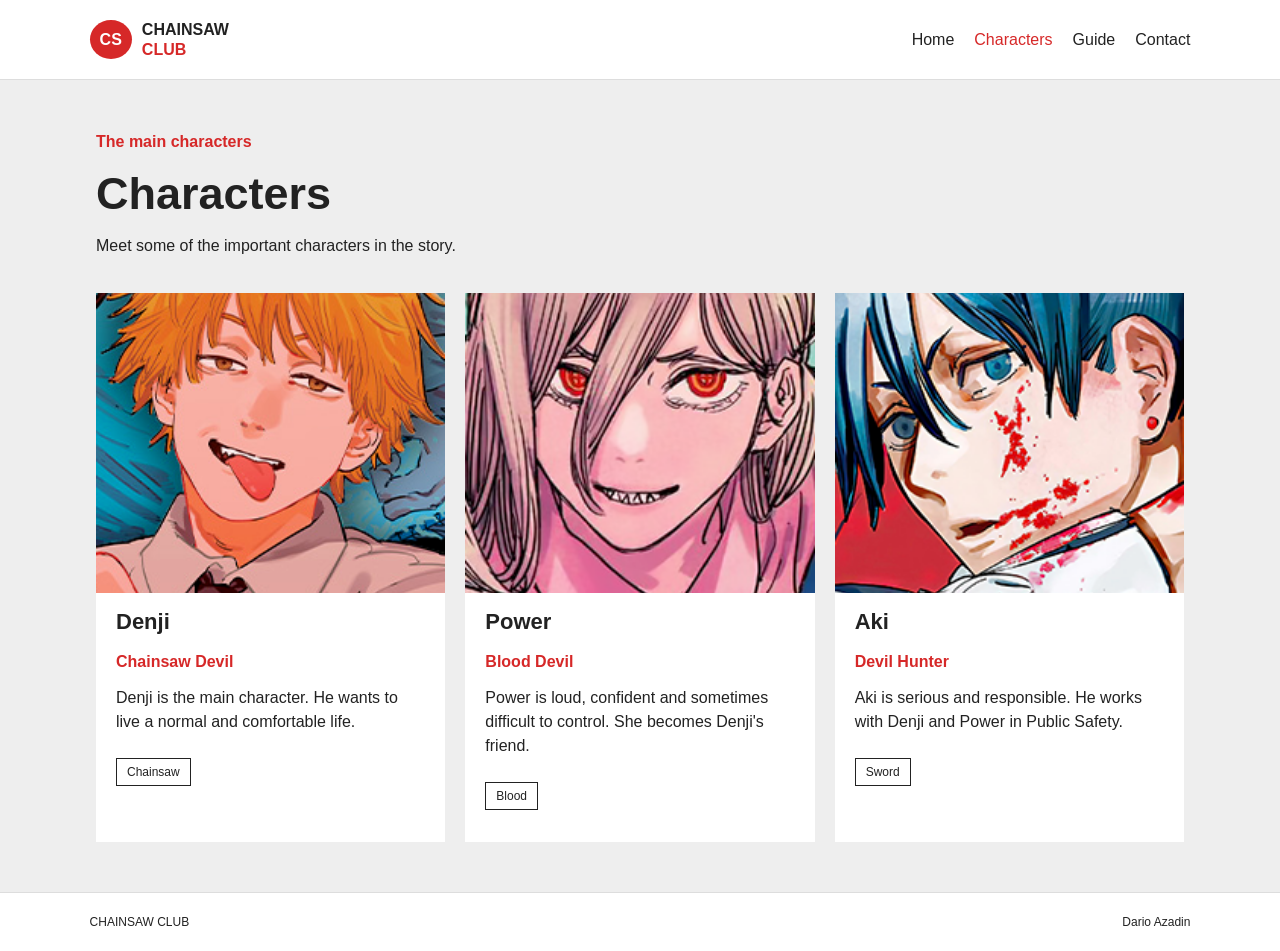
==== commit a7812cc9: "Changed footer" ====
--- a/characters.html
+++ b/characters.html
@@ -58,7 +58,7 @@
 
 <footer class="footer">
   <p>CHAINSAW CLUB</p>
-  <p>Fan page</p>
+  <p>Dario Azadin</p>
 </footer>
 
 </body>
